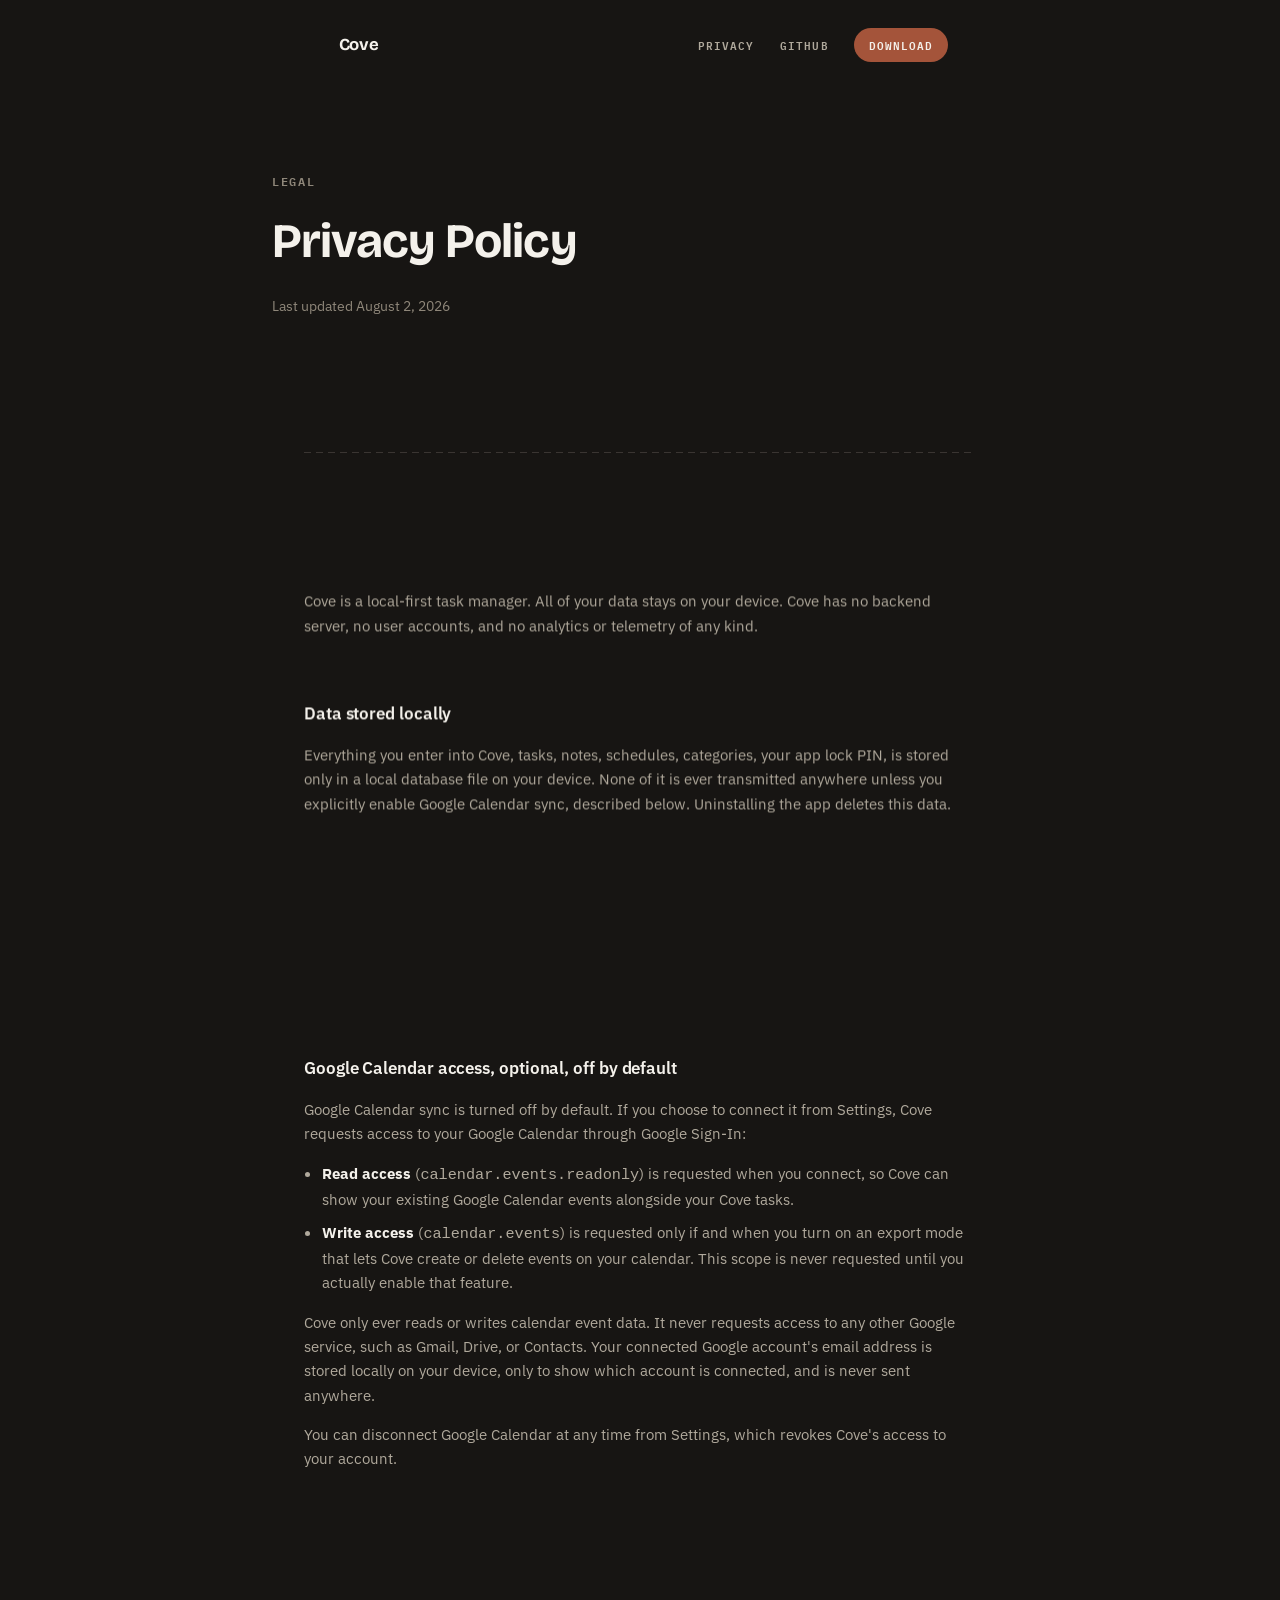
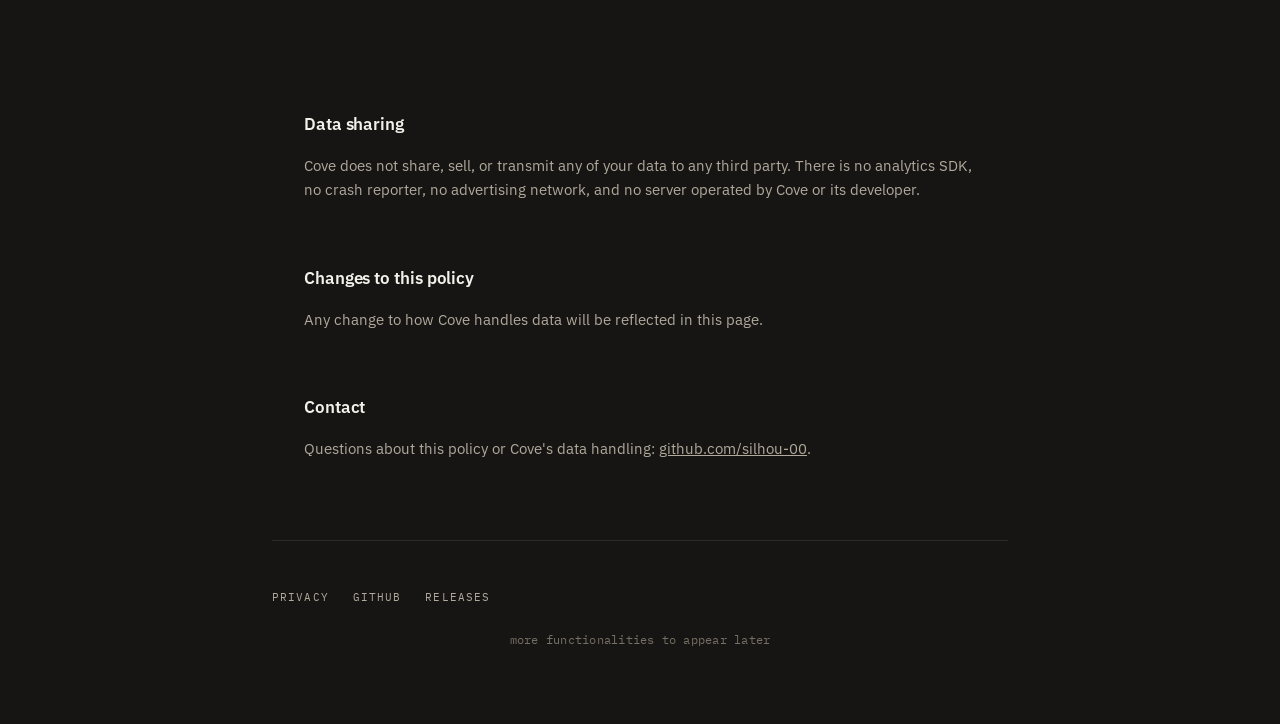
==== docs/privacy.html @ 56a066d2 "v1.0.1 minor UI and logic fixes and Web Introduction" ====
<!doctype html>
<html lang="en">
<head>
  <meta charset="UTF-8" />
  <meta name="viewport" content="width=device-width, initial-scale=1" />
  <title>Cove Privacy Policy</title>
  <meta name="description" content="Cove's privacy policy: what's stored locally, what Google Calendar sync can access, and what is never collected." />
  <link rel="stylesheet" href="styles.css" />
</head>
<body>
  <nav class="nav" aria-label="Primary">
    <a class="nav__brand" href="index.html">Cove</a>
    <div class="nav__links">
      <a href="privacy.html">Privacy</a>
      <a href="https://github.com/silhou-00/cove" target="_blank" rel="noopener">GitHub</a>
      <a class="nav__cta" href="https://github.com/silhou-00/cove/releases" target="_blank" rel="noopener">Download</a>
    </div>
  </nav>
  <div class="nav-spacer"></div>

  <header class="doc-header container">
    <p class="eyebrow">Legal</p>
    <h1>Privacy Policy</h1>
    <p class="doc-header__meta">Last updated August 2, 2026</p>
  </header>

  <div class="container">
    <div class="tide"></div>
  </div>

  <section class="container reveal doc-section">
    <p>Cove is a local-first task manager. All of your data stays on your device. Cove has no backend server, no user accounts, and no analytics or telemetry of any kind.</p>
  </section>

  <section class="container reveal doc-section">
    <h2>Data stored locally</h2>
    <p>Everything you enter into Cove, tasks, notes, schedules, categories, your app lock PIN, is stored only in a local database file on your device. None of it is ever transmitted anywhere unless you explicitly enable Google Calendar sync, described below. Uninstalling the app deletes this data.</p>
  </section>

  <div class="container">
    <div class="tide"></div>
  </div>

  <section class="container reveal doc-section">
    <h2>Google Calendar access, optional, off by default</h2>
    <p>Google Calendar sync is turned off by default. If you choose to connect it from Settings, Cove requests access to your Google Calendar through Google Sign-In:</p>
    <ul>
      <li><strong>Read access</strong> (<code>calendar.events.readonly</code>) is requested when you connect, so Cove can show your existing Google Calendar events alongside your Cove tasks.</li>
      <li><strong>Write access</strong> (<code>calendar.events</code>) is requested only if and when you turn on an export mode that lets Cove create or delete events on your calendar. This scope is never requested until you actually enable that feature.</li>
    </ul>
    <p>Cove only ever reads or writes calendar event data. It never requests access to any other Google service, such as Gmail, Drive, or Contacts. Your connected Google account's email address is stored locally on your device, only to show which account is connected, and is never sent anywhere.</p>
    <p>You can disconnect Google Calendar at any time from Settings, which revokes Cove's access to your account.</p>
  </section>

  <div class="container">
    <div class="tide"></div>
  </div>

  <section class="container reveal doc-section">
    <h2>Data sharing</h2>
    <p>Cove does not share, sell, or transmit any of your data to any third party. There is no analytics SDK, no crash reporter, no advertising network, and no server operated by Cove or its developer.</p>
  </section>

  <section class="container reveal doc-section">
    <h2>Changes to this policy</h2>
    <p>Any change to how Cove handles data will be reflected in this page.</p>
  </section>

  <section class="container reveal doc-section">
    <h2>Contact</h2>
    <p>Questions about this policy or Cove's data handling: <a href="https://github.com/silhou-00">github.com/silhou-00</a>.</p>
  </section>

  <footer class="footer container">
    <div class="footer__links">
      <a href="privacy.html">Privacy</a>
      <a href="https://github.com/silhou-00/cove" target="_blank" rel="noopener">GitHub</a>
      <a href="https://github.com/silhou-00/cove/releases" target="_blank" rel="noopener">Releases</a>
    </div>
    <p class="footer__tagline">more functionalities to appear later</p>
  </footer>

  <script src="script.js"></script>
</body>
</html>
---- docs/styles.css ----
/* ============================================================
   Cove — support site
   Tokens pulled directly from app/lib/app/theme.dart (dark mode)
   so this page reads as the same product, not a separate brand.
   ============================================================ */

@font-face {
  font-family: 'Bricolage Grotesque';
  src: url('assets/fonts/BricolageGrotesque[opsz,wdth,wght].ttf') format('truetype-variations');
  font-weight: 200 800;
  font-stretch: 75% 100%;
  font-display: swap;
}

@font-face {
  font-family: 'IBM Plex Sans';
  src: url('assets/fonts/IBMPlexSans[wdth,wght].ttf') format('truetype-variations');
  font-weight: 100 700;
  font-stretch: 75% 100%;
  font-display: swap;
}

@font-face {
  font-family: 'IBM Plex Mono';
  src: url('assets/fonts/IBMPlexMono-Regular.ttf') format('truetype');
  font-weight: 400;
  font-display: swap;
}
@font-face {
  font-family: 'IBM Plex Mono';
  src: url('assets/fonts/IBMPlexMono-Medium.ttf') format('truetype');
  font-weight: 500;
  font-display: swap;
}
@font-face {
  font-family: 'IBM Plex Mono';
  src: url('assets/fonts/IBMPlexMono-SemiBold.ttf') format('truetype');
  font-weight: 600;
  font-display: swap;
}

:root {
  /* Surfaces */
  --bg: #171513;
  --surface: #201d1b;
  --surface-raised: #262220;

  /* Text */
  --ink: #f4f1eb;
  --ink-muted: #b0a99c;
  --ink-faint: #8f877a;
  --ink-fainter: #766f64;

  /* Lines */
  --border: #3a3532;
  --border-subtle: #2e2a27;

  /* Accent */
  --accent: #a4543a;
  --accent-dark: #7e3f2b;

  /* Area colors — used only inside the Quick Add demo, matching
     the app's own Areas palette one-for-one. */
  --area-school: #6e4c6d;
  --area-work: #3f6f6a;
  --area-personal: #a4543a;
  --area-projects: #a07a2c;

  --font-display: 'Bricolage Grotesque', 'Segoe UI', sans-serif;
  --font-body: 'IBM Plex Sans', 'Segoe UI', sans-serif;
  --font-mono: 'IBM Plex Mono', 'Consolas', monospace;

  --content-max: 46rem;
  --wide-max: 70rem;

  --ease: cubic-bezier(0.22, 0.61, 0.36, 1);
}

* {
  box-sizing: border-box;
}

html {
  color-scheme: dark;
  scroll-behavior: smooth;
}

body {
  margin: 0;
  background: var(--bg);
  color: var(--ink);
  font-family: var(--font-body);
  font-size: clamp(1rem, 0.94rem + 0.25vw, 1.0625rem);
  line-height: 1.6;
  -webkit-font-smoothing: antialiased;
}

/* Custom scrollbar — never the browser default (frontend.md). */
::-webkit-scrollbar {
  width: 0.7rem;
}
::-webkit-scrollbar-track {
  background: var(--bg);
}
::-webkit-scrollbar-thumb {
  background: var(--border);
  border-radius: 999px;
  border: 0.15rem solid var(--bg);
}
* {
  scrollbar-color: var(--border) var(--bg);
  scrollbar-width: thin;
}

a {
  color: inherit;
}

img,
svg {
  display: block;
  max-width: 100%;
}

.container {
  width: 100%;
  max-width: var(--content-max);
  margin-inline: auto;
  padding-inline: clamp(1.25rem, 4vw, 2rem);
}

.container--wide {
  max-width: var(--wide-max);
}

:focus-visible {
  outline: 2px solid var(--accent);
  outline-offset: 3px;
  border-radius: 4px;
}

/* ---------- eyebrow / mono labels ---------- */

.eyebrow {
  font-family: var(--font-mono);
  font-size: 0.75rem;
  font-weight: 600;
  letter-spacing: 0.14em;
  text-transform: uppercase;
  color: var(--ink-faint);
}

/* ---------- nav ---------- */

.nav-spacer {
  height: 5.5rem;
}

.nav {
  position: fixed;
  top: 1.1rem;
  left: 50%;
  transform: translateX(-50%);
  z-index: 40;
  display: flex;
  align-items: center;
  gap: clamp(1rem, 3vw, 2rem);
  padding: 0.6rem 0.7rem 0.6rem 1.1rem;
  border: 1px solid transparent;
  border-radius: 999px;
  background: transparent;
  transition: background-color 0.35s var(--ease), border-color 0.35s var(--ease),
    box-shadow 0.35s var(--ease), padding 0.35s var(--ease);
  width: min(94vw, 40rem);
  justify-content: space-between;
}

.nav.is-condensed {
  background: rgba(23, 21, 19, 0.97);
  backdrop-filter: blur(14px);
  -webkit-backdrop-filter: blur(14px);
  border-color: var(--border-subtle);
  box-shadow: 0 0.5rem 1.75rem rgba(0, 0, 0, 0.28);
}

.nav__brand {
  display: flex;
  align-items: center;
  gap: 0.6rem;
  font-family: var(--font-display);
  font-weight: 700;
  font-size: 1.05rem;
  letter-spacing: -0.01em;
  text-decoration: none;
  color: var(--ink);
}

.nav__brand img {
  width: 1.6rem;
  height: 1.6rem;
  border-radius: 0.4rem;
}

.nav__links {
  display: flex;
  align-items: center;
  gap: clamp(0.9rem, 2.5vw, 1.6rem);
}

.nav__links a {
  font-family: var(--font-mono);
  font-size: 0.6875rem;
  font-weight: 600;
  letter-spacing: 0.1em;
  text-transform: uppercase;
  text-decoration: none;
  color: var(--ink-muted);
  transition: color 0.2s var(--ease);
}

.nav__links a:hover {
  color: var(--ink);
}

.nav__cta {
  color: var(--ink) !important;
  background: var(--accent);
  padding: 0.5rem 0.9rem;
  border-radius: 999px;
}

.nav__cta:hover {
  background: var(--accent-dark);
  color: var(--ink) !important;
}

@media (max-width: 30rem) {
  .nav__links a:not(.nav__cta) {
    display: none;
  }
}

/* ---------- buttons ---------- */

.btn {
  display: inline-flex;
  align-items: center;
  gap: 0.5rem;
  font-family: var(--font-mono);
  font-size: 0.75rem;
  font-weight: 600;
  letter-spacing: 0.08em;
  text-transform: uppercase;
  text-decoration: none;
  padding: 0.95rem 1.6rem;
  border-radius: 999px;
  border: 1px solid transparent;
  cursor: pointer;
  transition: transform 0.2s var(--ease), background-color 0.2s var(--ease),
    border-color 0.2s var(--ease);
}

.btn:active {
  transform: scale(0.97);
}

.btn--primary {
  background: var(--accent);
  color: var(--ink);
}

.btn--primary:hover {
  background: var(--accent-dark);
}

.btn--ghost {
  background: transparent;
  border-color: var(--border);
  color: var(--ink-muted);
}

.btn--ghost:hover {
  color: var(--ink);
  border-color: var(--ink-faint);
}

/* ---------- hero ---------- */

.hero {
  padding: clamp(3rem, 10vw, 6rem) 0 clamp(2.5rem, 8vw, 4rem);
}

.hero__kicker {
  margin-bottom: 1.25rem;
}

.hero__brand-row {
  display: flex;
  align-items: center;
  gap: 1.1rem;
  margin: 0 0 1.5rem;
}

.hero__icon {
  width: clamp(3.4rem, 2.6rem + 2.4vw, 4.6rem);
  height: clamp(3.4rem, 2.6rem + 2.4vw, 4.6rem);
  border-radius: 1.15rem;
  flex-shrink: 0;
}

.hero__title {
  font-family: var(--font-display);
  font-weight: 700;
  font-size: clamp(3rem, 6vw + 1rem, 5.5rem);
  line-height: 0.96;
  letter-spacing: -0.03em;
  margin: 0;
}

.hero__pitch {
  font-family: var(--font-body);
  font-weight: 500;
  font-size: clamp(1.4rem, 1.1rem + 1.2vw, 1.95rem);
  color: var(--ink);
  max-width: 36rem;
  margin: 0 0 1.1rem;
  letter-spacing: -0.01em;
}

.hero__sub {
  font-size: clamp(1rem, 0.94rem + 0.3vw, 1.125rem);
  color: var(--ink-muted);
  max-width: 33rem;
  margin: 0 0 3rem;
}

.demo {
  margin-bottom: 2.25rem;
}

.hero__actions {
  display: flex;
  align-items: center;
  gap: 1.5rem;
  flex-wrap: wrap;
  margin-bottom: clamp(3rem, 8vw, 4.5rem);
}

.hero__actions .btn--ghost {
  border: none;
  padding: 0.6rem 0;
  text-decoration: underline;
  text-decoration-color: var(--border);
  text-underline-offset: 4px;
}

/* ---------- quick add demo ---------- */

.demo {
  border: 1px solid var(--border);
  border-radius: 1.1rem;
  background: var(--surface);
  overflow: hidden;
}

.demo__bar {
  display: flex;
  align-items: center;
  gap: 0.6rem;
  padding: 0.85rem 1.1rem;
  border-bottom: 1px solid var(--border-subtle);
}

.demo__dot {
  width: 0.5rem;
  height: 0.5rem;
  border-radius: 999px;
  background: var(--border);
}

.demo__label {
  font-family: var(--font-mono);
  font-size: 0.6875rem;
  letter-spacing: 0.1em;
  color: var(--ink-fainter);
  text-transform: uppercase;
}

.demo__body {
  padding: 1.5rem 1.1rem;
  min-height: 8.5rem;
}

.demo__input-row {
  display: flex;
  align-items: center;
  font-family: var(--font-mono);
  font-size: clamp(0.95rem, 0.85rem + 0.4vw, 1.125rem);
  color: var(--ink);
  min-height: 1.6rem;
}

.demo__caret {
  display: inline-block;
  width: 0.55ch;
  height: 1.05em;
  background: var(--accent);
  margin-left: 0.15rem;
  animation: blink 1s steps(1) infinite;
}

@keyframes blink {
  50% {
    opacity: 0;
  }
}

.demo__result {
  display: flex;
  align-items: flex-start;
  gap: 0.75rem;
  margin-top: 1.35rem;
  opacity: 0;
  transform: translateY(0.4rem);
  transition: opacity 0.35s var(--ease), transform 0.35s var(--ease);
}

.demo__result.is-shown {
  opacity: 1;
  transform: translateY(0);
}

.demo__bar-accent {
  align-self: stretch;
  width: 0.2rem;
  border-radius: 999px;
  flex-shrink: 0;
  margin-top: 0.15rem;
}

.demo__result-title {
  font-family: var(--font-body);
  font-weight: 600;
  font-size: 0.95rem;
}

.demo__result-meta {
  font-family: var(--font-mono);
  font-size: 0.7rem;
  letter-spacing: 0.04em;
  color: var(--ink-faint);
  margin-top: 0.2rem;
}

/* ---------- tide line divider ----------
   The site's one recurring signature: a dashed rule, drawn from the
   same visual language as the app's own XP progress track. Draws in
   as a section arrives and recedes as it's scrolled past, in either
   scroll direction. */

.tide {
  height: 1px;
  margin: clamp(3rem, 9vw, 5.5rem) 0;
  background-image: repeating-linear-gradient(
    to right,
    var(--border) 0,
    var(--border) 7px,
    transparent 7px,
    transparent 12px
  );
  background-repeat: no-repeat;
  background-size: 0% 100%;
  transition: background-size 0.9s var(--ease);
}

.tide.is-drawn {
  background-size: 100% 100%;
}

/* ---------- reveal-on-scroll (enter AND exit, both directions) ---------- */

.reveal {
  opacity: 0;
  transform: translateY(1.1rem);
  transition: opacity 0.6s var(--ease), transform 0.6s var(--ease);
  will-change: opacity, transform;
}

.reveal.is-visible {
  opacity: 1;
  transform: translateY(0);
}

@media (prefers-reduced-motion: reduce) {
  .reveal {
    opacity: 1 !important;
    transform: none !important;
    transition: none !important;
  }
  .tide {
    background-size: 100% 100% !important;
    transition: none !important;
  }
  .demo__result {
    transition: none !important;
  }
  html {
    scroll-behavior: auto;
  }
}

/* ---------- section shell ---------- */

section {
  padding-block: clamp(1rem, 3vw, 2rem);
}

.section__head {
  margin-bottom: 1.75rem;
}

.section__title {
  font-family: var(--font-display);
  font-weight: 600;
  font-size: clamp(1.5rem, 1.1rem + 1.3vw, 2.1rem);
  letter-spacing: -0.01em;
  margin: 0.4rem 0 0;
}

.section p {
  color: var(--ink-muted);
  max-width: 40rem;
}

.section-body {
  display: flex;
  gap: clamp(1.1rem, 3vw, 1.75rem);
  align-items: flex-start;
}

.section-body__bar {
  width: 2px;
  align-self: stretch;
  background: var(--accent);
  flex-shrink: 0;
  margin-top: 0.3rem;
}

.section-body__text {
  min-width: 0;
}

.lede {
  font-size: clamp(1.05rem, 0.98rem + 0.4vw, 1.25rem);
  color: var(--ink) !important;
  font-weight: 400;
  line-height: 1.55;
}

/* ---------- feature showcase ----------
   Back to ordinary page-scroll flow, not a separately-scrollable box —
   the label list is just tall normal content; the display panel is
   sticky and swaps to match whichever item sits closest to a reading
   line in the viewport, in either scroll direction. A bounded internal
   scroll box was tried and dropped: its own scrollable range ran out
   before the last couple of items could ever reach the reading line,
   so they never activated. Ordinary page scroll has no such ceiling —
   there's always more page below, so every item passes the reading
   line exactly once. Collapses to a plain stack (label + its own
   inline mock, sticky panel hidden) below ~56rem. */

.showcase {
  display: flex;
  justify-content: center;
  gap: clamp(2rem, 5vw, 3.5rem);
  align-items: flex-start;
}

.showcase__labels {
  flex: 1;
  min-width: 0;
  max-width: 30rem;
}

.showcase__item {
  padding: clamp(3rem, 7vw, 4.5rem) 0;
  border-top: 1px solid var(--border-subtle);
}

.showcase__item:first-child {
  border-top: none;
  padding-top: 0;
}

.showcase__num {
  font-family: var(--font-mono);
  font-size: 0.9rem;
  letter-spacing: 0.06em;
  color: var(--ink-fainter);
  margin-bottom: 0.6rem;
}

.showcase__item-title {
  font-family: var(--font-body);
  font-weight: 600;
  font-size: 1.6rem;
  margin: 0 0 0.65rem;
  color: var(--ink-fainter);
  transition: color 0.35s var(--ease);
}

.showcase__item.is-active .showcase__item-title {
  color: var(--ink);
}

.showcase__item-desc {
  color: var(--ink-muted);
  font-size: 1.05rem;
  max-width: 26rem;
  margin: 0;
}

.showcase__item-desc a {
  color: var(--ink-muted);
  text-decoration-color: var(--border);
}

.showcase__inline-mock {
  display: none;
  margin-top: 1.75rem;
  border: 1px solid var(--border);
  border-radius: 1rem;
  background: var(--surface);
  padding: 1.1rem;
}

.showcase__display {
  flex: 1;
  max-width: 34rem;
  min-width: 0;
  position: sticky;
  top: 50%;
  transform: translateY(-50%);
}

.showcase__panel {
  display: none;
  max-height: min(34rem, 68vh);
  border: 1px solid var(--border);
  border-radius: 1.25rem;
  background: var(--surface);
  padding: 2.25rem;
  overflow-y: auto;
}

.showcase__panel.is-active {
  display: block;
}

@media (max-width: 56rem) {
  .showcase {
    flex-direction: column;
  }
  .showcase__display {
    display: none;
  }
  .showcase__inline-mock {
    display: block;
  }
}

.mockrow {
  display: flex;
  align-items: flex-start;
  gap: 1.1rem;
  padding: 1.15rem 0;
  border-bottom: 1px solid var(--border-subtle);
}

.mockrow:last-child {
  border-bottom: none;
}

.mockrow__bar {
  width: 0.15rem;
  align-self: stretch;
  border-radius: 999px;
  margin-top: 0.2rem;
  flex-shrink: 0;
}

.mockrow__body {
  flex: 1;
  min-width: 0;
}

.mockrow__title {
  font-size: 1.2rem;
  font-weight: 500;
}

.mockrow__meta {
  font-family: var(--font-mono);
  font-size: 0.85rem;
  letter-spacing: 0.03em;
  color: var(--ink-faint);
  margin-top: 0.3rem;
}

.mockrow__trailing {
  font-family: var(--font-mono);
  font-size: 0.95rem;
  color: var(--ink-faint);
  white-space: nowrap;
  padding-top: 0.15rem;
}

.mockrow__circle {
  width: 1.5rem;
  height: 1.5rem;
  border-radius: 999px;
  border: 2px solid var(--ink-fainter);
  flex-shrink: 0;
  margin-top: 0.15rem;
}

.mockrow__circle.is-done {
  background: var(--ink);
  border-color: var(--ink);
}

/* ---------- Time Block tab: mirrors the app's own _TimeBlockDayRow —
   one row per day (label + colon), a horizontal-scroll strip of small
   chip cards to the right, empty days still get their row. ---------- */

.tb-day {
  display: flex;
  align-items: flex-start;
  gap: 0.75rem;
  padding: 0.9rem 0;
}

.tb-day__label {
  width: 7.25rem;
  flex-shrink: 0;
  padding-top: 0.85rem;
  font-family: var(--font-mono);
  font-size: 0.85rem;
  letter-spacing: 0.05em;
  color: var(--ink-fainter);
}

.tb-day.is-today .tb-day__label {
  color: var(--accent);
}

.tb-day__scroll {
  display: flex;
  gap: 0.85rem;
  overflow-x: auto;
  flex: 1;
  min-height: 4.5rem;
  padding: 0.2rem 0.1rem;
}

.tb-card {
  display: flex;
  align-items: flex-start;
  gap: 0.7rem;
  flex-shrink: 0;
  max-width: 14rem;
  padding: 0.75rem 0.9rem;
  border: 1px solid var(--border);
  border-radius: 0.8rem;
  background: var(--bg);
}

.tb-card__bar {
  width: 0.2rem;
  align-self: stretch;
  border-radius: 999px;
  flex-shrink: 0;
  margin-top: 0.1rem;
}

.tb-card__time {
  font-family: var(--font-mono);
  font-size: 0.8rem;
  color: var(--ink-faint);
}

.tb-card__title {
  font-size: 1rem;
  font-weight: 500;
  white-space: nowrap;
  overflow: hidden;
  text-overflow: ellipsis;
}

.tb-card__check {
  width: 1.15rem;
  height: 1.15rem;
  margin-top: 0.2rem;
  border-radius: 999px;
  border: 2px solid var(--ink-fainter);
  flex-shrink: 0;
}

/* per-feature preview mocks — small, no icon-in-a-circle, just the
   real UI shapes at miniature scale. Shared between the sticky
   showcase panels and their mobile inline-mock fallback. */

/* Home-screen widget replicas — real hex values and header strings
   pulled straight from the widget's own RemoteViews XML/Kotlin
   (widget_up_next.xml, widget_areas.xml, AreasWidgetProvider.kt), not
   approximated. Widgets render in Cove's fixed light card style on
   the home screen regardless of the app's own dark/light setting, so
   these keep that real cream card look rather than the page's dark
   surface — and they never react to the accent-theme swatches above,
   since the native widgets aren't wired to that cosmetic system. */

.widget-mock {
  width: 100%;
  display: flex;
  flex-direction: column;
  gap: 1rem;
}

.widget-card {
  background: #fcfaf6;
  border: 1px solid #e0dace;
  border-radius: 1.1rem;
  padding: 1rem 1.1rem;
}

.widget-card__header {
  display: flex;
  align-items: baseline;
  justify-content: space-between;
  gap: 0.6rem;
  margin-bottom: 0.4rem;
}

.widget-card__label {
  font-family: var(--font-mono);
  font-size: 0.75rem;
  font-weight: 500;
  letter-spacing: 0.1em;
  color: #8a8175;
}

.widget-card__count {
  font-family: var(--font-mono);
  font-size: 0.75rem;
  font-weight: 500;
  letter-spacing: 0.06em;
  color: #a4543a;
  white-space: nowrap;
}

.widget-row {
  display: flex;
  align-items: center;
  gap: 0.7rem;
  padding: 0.55rem 0;
}

.widget-row + .widget-row {
  border-top: 1px solid #efeae1;
}

.widget-row__bar {
  width: 0.15rem;
  align-self: stretch;
  border-radius: 999px;
  flex-shrink: 0;
}

.widget-row__body {
  flex: 1;
  min-width: 0;
}

.widget-row__title {
  font-family: var(--font-body);
  font-size: 0.9rem;
  color: #1b1917;
  white-space: nowrap;
  overflow: hidden;
  text-overflow: ellipsis;
}

.widget-row__meta {
  font-family: var(--font-mono);
  font-size: 0.7rem;
  letter-spacing: 0.02em;
  color: #6b6459;
  margin-top: 0.2rem;
}

.widget-row__check {
  width: 1.05rem;
  height: 1.05rem;
  border-radius: 999px;
  border: 1.5px solid #cfc7b8;
  flex-shrink: 0;
}

.widget-areas__columns {
  display: flex;
  gap: 0.85rem;
}

.widget-areas__col {
  flex: 1;
  min-width: 0;
  display: flex;
  flex-direction: column;
  gap: 0.4rem;
}

.widget-areas__track {
  height: 0.3rem;
  border-radius: 999px;
  background: #e7e1d6;
  position: relative;
  overflow: hidden;
}

.widget-areas__fill {
  position: absolute;
  top: 0;
  left: 0;
  height: 100%;
  border-radius: 999px;
}

.widget-areas__label {
  font-family: var(--font-mono);
  font-size: 0.65rem;
  letter-spacing: 0.03em;
  color: #6b6459;
  text-align: center;
}

.widget-areas__label.is-empty {
  color: #b5ac9e;
}

.lock-preview {
  width: 100%;
  display: flex;
  align-items: center;
  gap: 1.25rem;
}

.lock-icon {
  width: 2.4rem;
  height: 2.4rem;
  color: var(--ink-muted);
  flex-shrink: 0;
}

.preview-lock {
  display: flex;
  gap: 0.9rem;
}
.preview-lock span {
  width: 1rem;
  height: 1rem;
  border-radius: 999px;
  background: var(--ink-fainter);
}
.preview-lock span:nth-child(1) {
  background: var(--accent);
}

.preview-caption {
  font-size: 0.9rem;
  color: var(--ink-faint);
  margin: 1rem 0 0;
}

/* Google Calendar's actual Settings-screen shape: connection row,
   import toggle, export-mode picker, last-synced meta — matching the
   same level of detail as the export/import filename mock. */

.cal-settings {
  width: 100%;
  display: flex;
  flex-direction: column;
  gap: 1rem;
}

.cal-settings__row {
  display: flex;
  align-items: center;
  gap: 0.6rem;
}

.cal-settings__dot {
  width: 0.6rem;
  height: 0.6rem;
  border-radius: 999px;
  background: var(--accent);
  flex-shrink: 0;
}

.cal-settings__email {
  font-size: 1rem;
  color: var(--ink);
}

.cal-settings__toggle-row,
.cal-settings__export-row {
  display: flex;
  align-items: center;
  justify-content: space-between;
  gap: 0.75rem;
}

.cal-settings__label {
  font-size: 0.95rem;
  color: var(--ink-muted);
}

.mini-switch {
  width: 2.4rem;
  height: 1.35rem;
  border-radius: 999px;
  background: var(--accent);
  position: relative;
  flex-shrink: 0;
}

.mini-switch::after {
  content: '';
  position: absolute;
  top: 0.15rem;
  right: 0.15rem;
  width: 1.05rem;
  height: 1.05rem;
  border-radius: 999px;
  background: var(--ink);
}

.cal-settings__export-options {
  display: flex;
  gap: 0.5rem;
}

.cal-pill {
  font-family: var(--font-mono);
  font-size: 0.7rem;
  letter-spacing: 0.05em;
  padding: 0.35rem 0.65rem;
  border-radius: 999px;
  border: 1px solid var(--border);
  color: var(--ink-fainter);
}

.cal-pill.is-active {
  background: var(--ink);
  color: var(--surface);
  border-color: var(--ink);
}

.cal-settings__meta {
  font-family: var(--font-mono);
  font-size: 0.85rem;
  color: var(--ink-faint);
}

.preview-export {
  font-family: var(--font-mono);
  font-size: 0.95rem;
  color: var(--ink-faint);
  border: 1px solid var(--border-subtle);
  border-radius: 0.5rem;
  padding: 0.65rem 0.85rem;
  width: 100%;
}

/* mini dashed XP gauge, reused inside the "Gamification" row */
.xp-gauge {
  display: flex;
  align-items: center;
  gap: 0.9rem;
  margin-top: 0.6rem;
}

.xp-gauge__label {
  font-family: var(--font-mono);
  font-size: 1rem;
  letter-spacing: 0.08em;
  color: var(--ink-faint);
}

.xp-gauge__track {
  width: 9.5rem;
  height: 0.55rem;
  border-radius: 999px;
  background-image: repeating-linear-gradient(
    to right,
    var(--border) 0,
    var(--border) 4px,
    transparent 4px,
    transparent 7px
  );
  position: relative;
  overflow: hidden;
}

.xp-gauge__track::after {
  content: '';
  position: absolute;
  inset: 0;
  width: 62%;
  background-image: repeating-linear-gradient(
    to right,
    var(--accent) 0,
    var(--accent) 4px,
    transparent 4px,
    transparent 7px
  );
}

/* ---------- rewards: real cosmetic-unlock data, ported straight from
   domain/services/cosmetics.dart — same sprites, same palettes, same
   unlock levels. The accent-theme card is interactive: picking Dawn
   actually re-themes this page's own accent color. ---------- */

.rewards-grid {
  display: flex;
  flex-wrap: wrap;
  gap: 0.85rem;
  margin-top: 1.5rem;
}

.reward-card {
  flex: 1 1 11.5rem;
  min-width: 11.5rem;
  border: 1px solid var(--border);
  border-radius: 1.15rem;
  background: var(--surface);
  padding: 1.5rem;
  display: flex;
  flex-direction: column;
  align-items: center;
  gap: 0.9rem;
  text-align: center;
}

.reward-card__level {
  font-family: var(--font-mono);
  font-size: 0.8rem;
  letter-spacing: 0.08em;
  color: var(--ink-fainter);
}

.pixel-sprite {
  width: 5.75rem;
  height: 5.75rem;
}

.reward-card__name {
  font-size: 1.05rem;
  font-weight: 500;
  color: var(--ink);
}

.reward-card--theme {
  flex-basis: 18rem;
}

.reward-card__swatches {
  display: flex;
  gap: 1.5rem;
}

.swatch {
  display: flex;
  flex-direction: column;
  align-items: center;
  gap: 0.6rem;
  background: transparent;
  border: none;
  cursor: pointer;
  font-family: var(--font-body);
  color: var(--ink-muted);
  font-size: 0.9rem;
  padding: 0.25rem;
}

.swatch__dot {
  width: 3.5rem;
  height: 3.5rem;
  border-radius: 999px;
  border: 2px solid transparent;
  transition: border-color 0.2s var(--ease), transform 0.2s var(--ease);
}

.swatch.is-active .swatch__dot {
  border-color: var(--ink);
  transform: scale(1.06);
}

.swatch.is-active {
  color: var(--ink);
}

.reward-card__hint {
  font-size: 0.9rem;
  color: var(--ink-faint);
  margin: 0;
}

/* ---------- requirements: a small spec block, not a thin inline list ---------- */

.specs {
  display: grid;
  grid-template-columns: repeat(3, 1fr);
  gap: 0;
  border: 1px solid var(--border-subtle);
  border-radius: 1rem;
  overflow: hidden;
}

.specs__item {
  padding: 1.5rem 1.5rem;
  border-left: 1px solid var(--border-subtle);
}

.specs__item:first-child {
  border-left: none;
}

.specs__label {
  font-family: var(--font-mono);
  font-size: 0.65rem;
  letter-spacing: 0.1em;
  color: var(--ink-fainter);
  margin-bottom: 0.5rem;
}

.specs__value {
  font-family: var(--font-body);
  font-weight: 500;
  font-size: 1.05rem;
  color: var(--ink);
}

@media (max-width: 40rem) {
  .specs {
    grid-template-columns: 1fr;
  }
  .specs__item {
    border-left: none;
    border-top: 1px solid var(--border-subtle);
  }
  .specs__item:first-child {
    border-top: none;
  }
}

/* ---------- changelog ---------- */

.changelog {
  margin-top: clamp(2.5rem, 6vw, 3.5rem);
}

.changelog__version {
  padding: 1.5rem 0;
  border-top: 1px solid var(--border-subtle);
}

.changelog__version:last-child {
  padding-bottom: 0;
}

.changelog__version-tag {
  font-family: var(--font-mono);
  font-size: 0.75rem;
  font-weight: 600;
  letter-spacing: 0.06em;
  color: var(--accent);
  margin-bottom: 0.75rem;
}

.changelog__version ul {
  margin: 0;
  padding-left: 1.1rem;
}

.changelog__version li {
  color: var(--ink-muted);
  font-size: 0.9rem;
  padding: 0.3rem 0;
}

/* ---------- footer ---------- */

.footer {
  border-top: 1px solid var(--border-subtle);
  padding: clamp(2rem, 6vw, 3rem) 0 clamp(3rem, 8vw, 4rem);
  margin-top: clamp(2rem, 6vw, 3rem);
}

.footer__links {
  display: flex;
  gap: 1.5rem;
  flex-wrap: wrap;
  margin-bottom: 1.5rem;
}

.footer__links a {
  font-family: var(--font-mono);
  font-size: 0.6875rem;
  letter-spacing: 0.1em;
  text-transform: uppercase;
  color: var(--ink-muted);
  text-decoration: none;
}

.footer__links a:hover {
  color: var(--ink);
}

.footer__tagline {
  text-align: center;
  font-family: var(--font-mono);
  font-size: 0.75rem;
  color: var(--ink-fainter);
  letter-spacing: 0.02em;
}

/* ---------- privacy page ---------- */

.doc-header {
  padding: clamp(3rem, 8vw, 4.5rem) 0 clamp(1.5rem, 4vw, 2rem);
}

.doc-header .eyebrow {
  margin-bottom: 0.75rem;
}

.doc-header h1 {
  font-family: var(--font-display);
  font-size: clamp(2.1rem, 1.6rem + 1.8vw, 3rem);
  font-weight: 700;
  letter-spacing: -0.02em;
  margin: 0 0 0.6rem;
}

.doc-header__meta {
  color: var(--ink-faint);
  font-size: 0.9rem;
}

.doc-section {
  padding-bottom: clamp(0.5rem, 2vw, 1rem);
}

.doc-section h2 {
  font-family: var(--font-body);
  font-size: 1.05rem;
  font-weight: 600;
  letter-spacing: -0.005em;
  margin: 0 0 0.85rem;
}

.doc-section p,
.doc-section li {
  color: var(--ink-muted);
  font-size: 0.95rem;
}

.doc-section ul {
  padding-left: 1.15rem;
  margin: 0.75rem 0;
}

.doc-section li + li {
  margin-top: 0.5rem;
}

.doc-section strong {
  color: var(--ink);
}
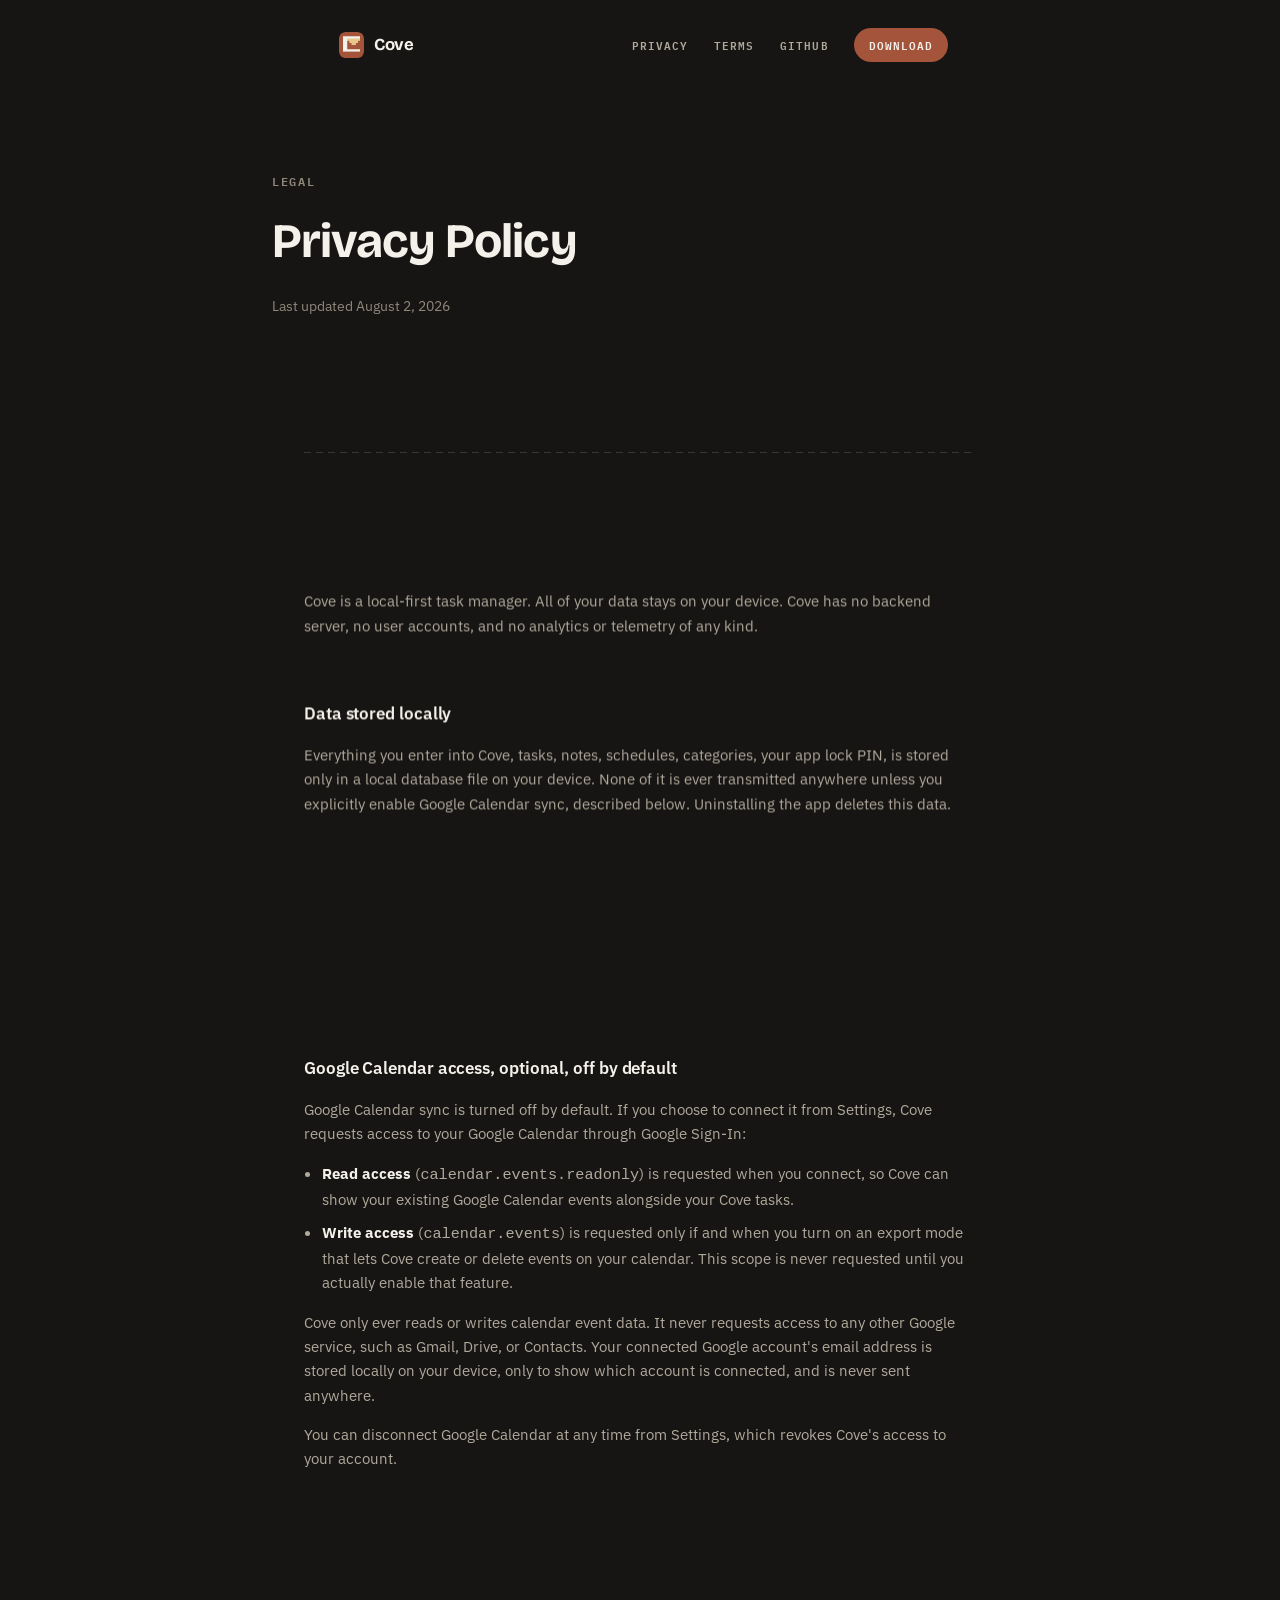
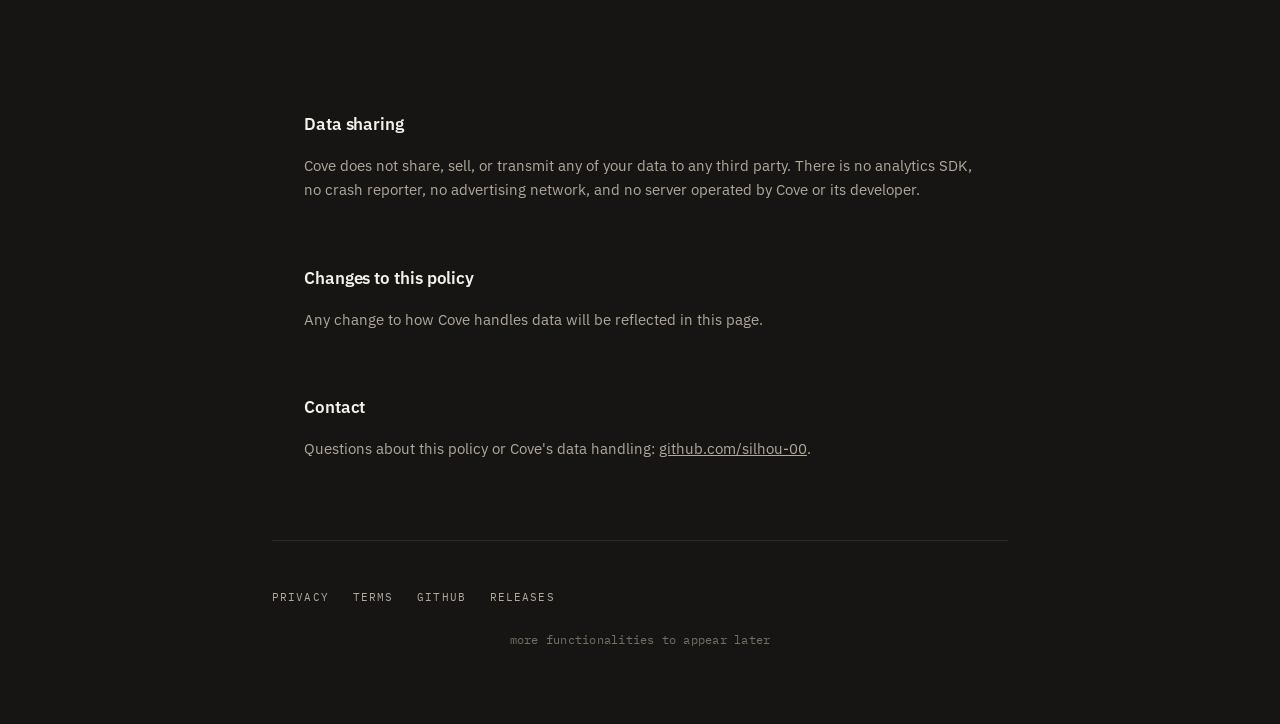
==== commit 24058550: "added terms of service" ====
--- a/docs/privacy.html
+++ b/docs/privacy.html
@@ -9,9 +9,10 @@
 </head>
 <body>
   <nav class="nav" aria-label="Primary">
-    <a class="nav__brand" href="index.html">Cove</a>
+    <a class="nav__brand" href="index.html"><img src="assets/img/cove-icon.png" alt="" width="26" height="26" />Cove</a>
     <div class="nav__links">
       <a href="privacy.html">Privacy</a>
+      <a href="terms.html">Terms</a>
       <a href="https://github.com/silhou-00/cove" target="_blank" rel="noopener">GitHub</a>
       <a class="nav__cta" href="https://github.com/silhou-00/cove/releases" target="_blank" rel="noopener">Download</a>
     </div>
@@ -74,6 +75,7 @@
   <footer class="footer container">
     <div class="footer__links">
       <a href="privacy.html">Privacy</a>
+      <a href="terms.html">Terms</a>
       <a href="https://github.com/silhou-00/cove" target="_blank" rel="noopener">GitHub</a>
       <a href="https://github.com/silhou-00/cove/releases" target="_blank" rel="noopener">Releases</a>
     </div>
